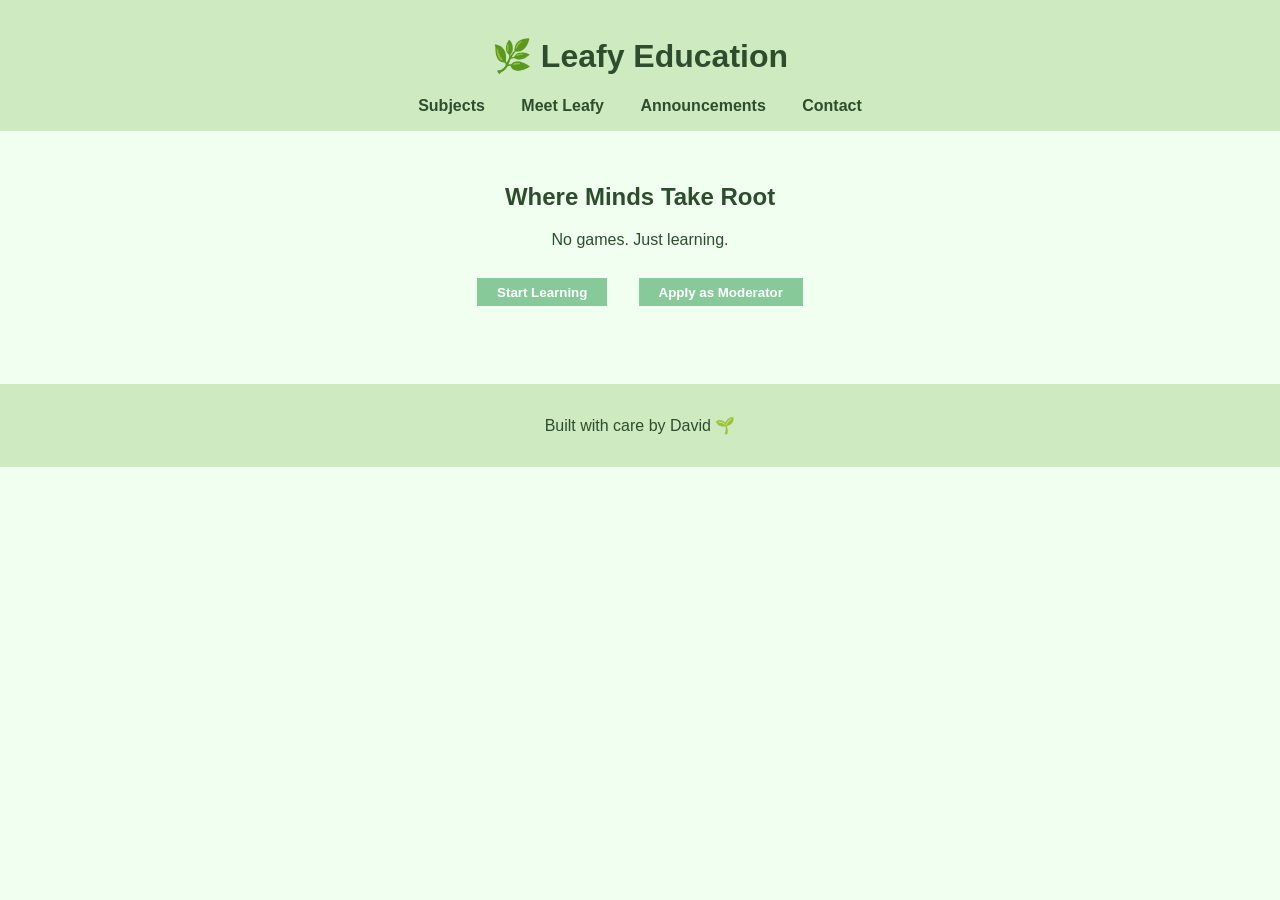
==== index.html @ 84a38e70 "Add files via upload A learning website made by leafydevx! 🌱" ====
<!DOCTYPE html>
<html lang="en">
<head>
  <meta charset="UTF-8" />
  <meta name="viewport" content="width=device-width, initial-scale=1.0" />
  <title>Leafy Education</title>
  <link rel="stylesheet" href="style.css" />
</head>
<body>
  <header>
    <h1>🌿 Leafy Education</h1>
    <nav>
      <a href="#">Subjects</a>
      <a href="#">Meet Leafy</a>
      <a href="#">Announcements</a>
      <a href="#">Contact</a>
    </nav>
  </header>

  <section class="hero">
    <h2>Where Minds Take Root</h2>
    <p>No games. Just learning.</p>
    <button>Start Learning</button>
    <button>Apply as Moderator</button>
  </section>

  <footer>
    <p>Built with care by David 🌱</p>
  </footer>
</body>
</html>
---- style.css ----
body {
  font-family: sans-serif;
  margin: 0;
  background-color: #f0fff0;
  color: #2e4d2c;
}

header {
  background-color: #cdeac0;
  padding: 1em;
  text-align: center;
}

nav a {
  margin: 0 1em;
  text-decoration: none;
  color: #2e4d2c;
  font-weight: bold;
}

.hero {
  text-align: center;
  padding: 2em;
}

button {
  margin: 1em;
  padding: 0.5em 1.5em;
  background-color: #88c999;
  border: none;
  color: white;
  font-weight: bold;
  cursor: pointer;
}

footer {
  text-align: center;
  padding: 1em;
  background-color: #cdeac0;
  margin-top: 2em;
}
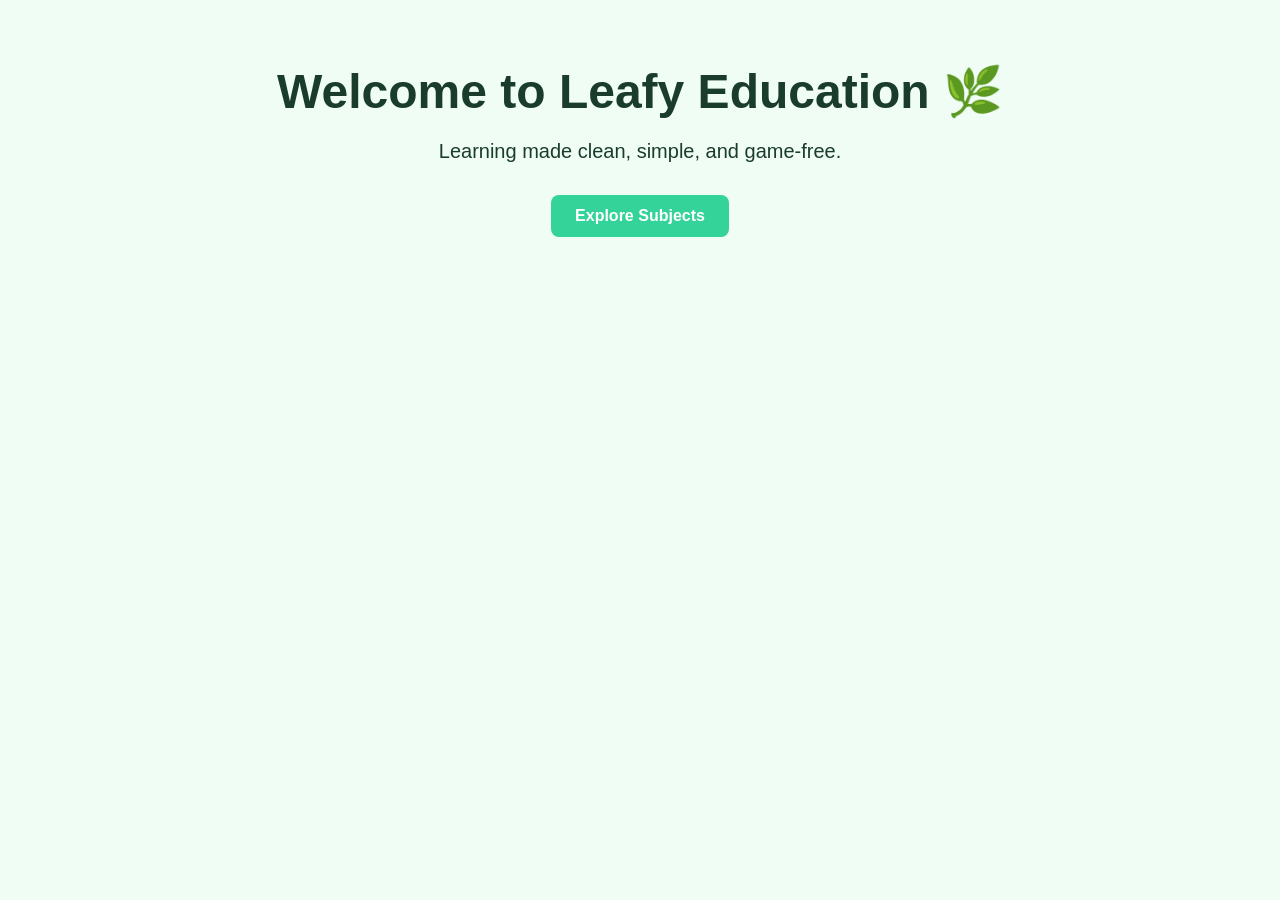
==== commit 34f40857: "Update index.html" ====
--- a/index.html
+++ b/index.html
@@ -3,29 +3,43 @@
 <head>
   <meta charset="UTF-8" />
   <meta name="viewport" content="width=device-width, initial-scale=1.0" />
-  <title>Leafy Education</title>
+  <title>Leafy Education 🌿</title>
   <link rel="stylesheet" href="style.css" />
+  <style>
+    body {
+      font-family: 'Segoe UI', sans-serif;
+      background-color: #f0fdf4;
+      color: #1a3c2c;
+      margin: 0;
+      padding: 2rem;
+      text-align: center;
+    }
+    h1 {
+      font-size: 3rem;
+      margin-bottom: 0.5rem;
+    }
+    p {
+      font-size: 1.25rem;
+      margin-bottom: 2rem;
+    }
+    a.button {
+      display: inline-block;
+      padding: 0.75rem 1.5rem;
+      background-color: #34d399;
+      color: white;
+      text-decoration: none;
+      border-radius: 8px;
+      font-weight: bold;
+      transition: background-color 0.3s ease;
+    }
+    a.button:hover {
+      background-color: #059669;
+    }
+  </style>
 </head>
 <body>
-  <header>
-    <h1>🌿 Leafy Education</h1>
-    <nav>
-      <a href="#">Subjects</a>
-      <a href="#">Meet Leafy</a>
-      <a href="#">Announcements</a>
-      <a href="#">Contact</a>
-    </nav>
-  </header>
-
-  <section class="hero">
-    <h2>Where Minds Take Root</h2>
-    <p>No games. Just learning.</p>
-    <button>Start Learning</button>
-    <button>Apply as Moderator</button>
-  </section>
-
-  <footer>
-    <p>Built with care by David 🌱</p>
-  </footer>
+  <h1>Welcome to Leafy Education 🌿</h1>
+  <p>Learning made clean, simple, and game-free.</p>
+  <a href="subjects.html" class="button">Explore Subjects</a>
 </body>
-</html>+</html>
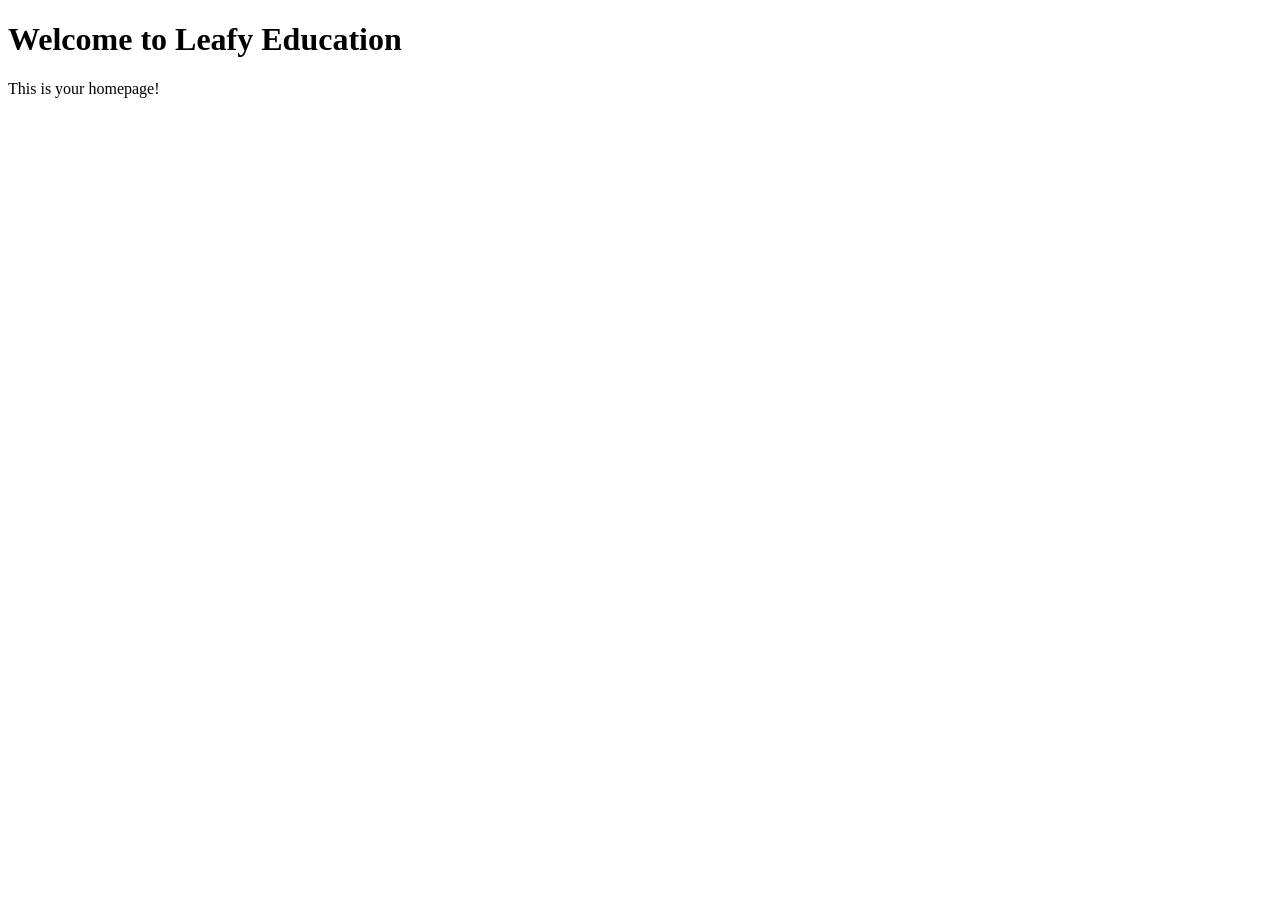
==== commit a66846f0: "Update index.html" ====
--- a/index.html
+++ b/index.html
@@ -2,44 +2,10 @@
 <html lang="en">
 <head>
   <meta charset="UTF-8" />
-  <meta name="viewport" content="width=device-width, initial-scale=1.0" />
   <title>Leafy Education 🌿</title>
-  <link rel="stylesheet" href="style.css" />
-  <style>
-    body {
-      font-family: 'Segoe UI', sans-serif;
-      background-color: #f0fdf4;
-      color: #1a3c2c;
-      margin: 0;
-      padding: 2rem;
-      text-align: center;
-    }
-    h1 {
-      font-size: 3rem;
-      margin-bottom: 0.5rem;
-    }
-    p {
-      font-size: 1.25rem;
-      margin-bottom: 2rem;
-    }
-    a.button {
-      display: inline-block;
-      padding: 0.75rem 1.5rem;
-      background-color: #34d399;
-      color: white;
-      text-decoration: none;
-      border-radius: 8px;
-      font-weight: bold;
-      transition: background-color 0.3s ease;
-    }
-    a.button:hover {
-      background-color: #059669;
-    }
-  </style>
 </head>
 <body>
-  <h1>Welcome to Leafy Education 🌿</h1>
-  <p>Learning made clean, simple, and game-free.</p>
-  <a href="subjects.html" class="button">Explore Subjects</a>
+  <h1>Welcome to Leafy Education</h1>
+  <p>This is your homepage!</p>
 </body>
 </html>
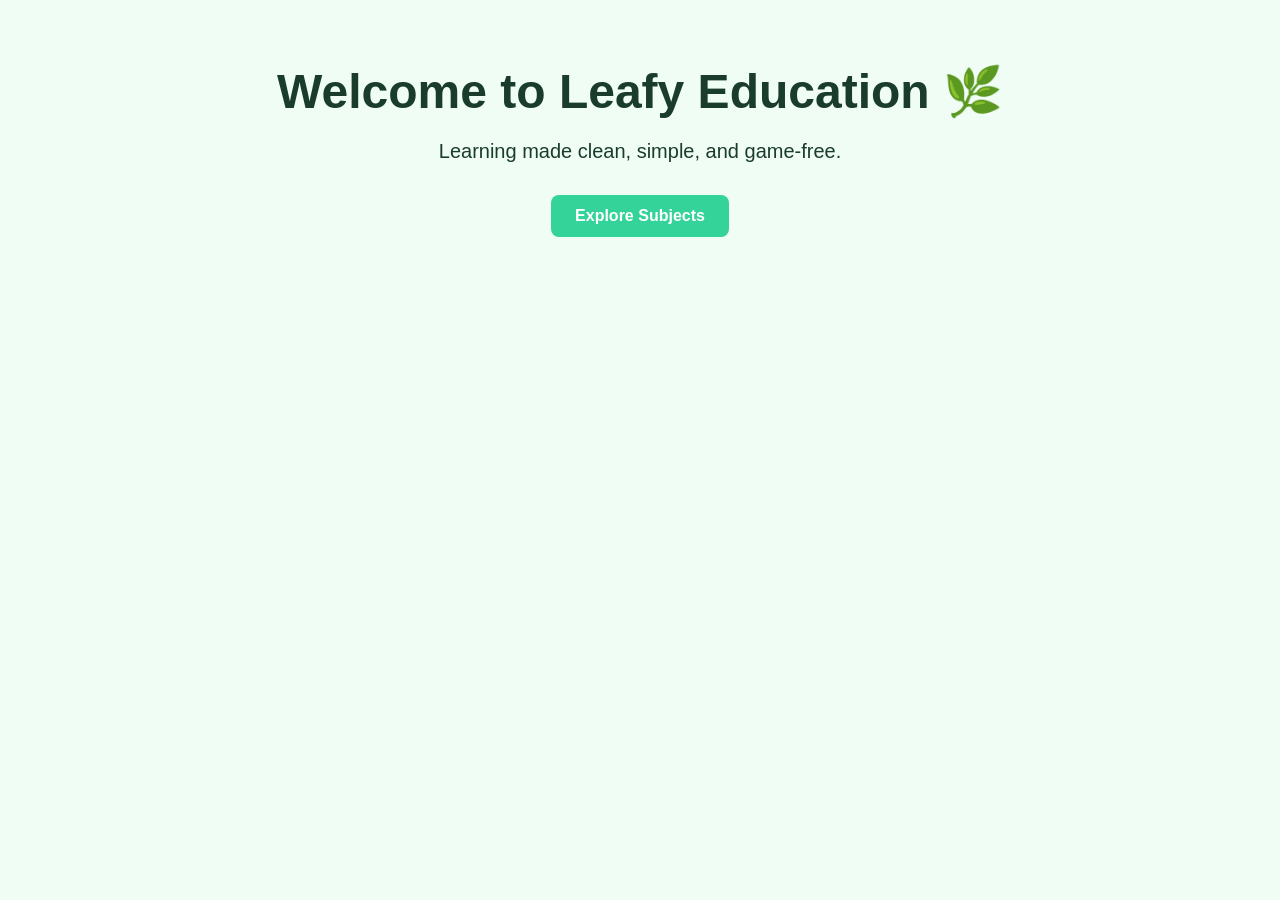
==== commit 6b7282c3: "Update index.html" ====
--- a/index.html
+++ b/index.html
@@ -2,10 +2,44 @@
 <html lang="en">
 <head>
   <meta charset="UTF-8" />
+  <meta name="viewport" content="width=device-width, initial-scale=1.0" />
   <title>Leafy Education 🌿</title>
+  <link rel="stylesheet" href="style.css" />
+  <style>
+    body {
+      font-family: 'Segoe UI', sans-serif;
+      background-color: #f0fdf4;
+      color: #1a3c2c;
+      margin: 0;
+      padding: 2rem;
+      text-align: center;
+    }
+    h1 {
+      font-size: 3rem;
+      margin-bottom: 0.5rem;
+    }
+    p {
+      font-size: 1.25rem;
+      margin-bottom: 2rem;
+    }
+    a.button {
+      display: inline-block;
+      padding: 0.75rem 1.5rem;
+      background-color: #34d399;
+      color: white;
+      text-decoration: none;
+      border-radius: 8px;
+      font-weight: bold;
+      transition: background-color 0.3s ease;
+    }
+    a.button:hover {
+      background-color: #059669;
+    }
+  </style>
 </head>
 <body>
-  <h1>Welcome to Leafy Education</h1>
-  <p>This is your homepage!</p>
+  <h1>Welcome to Leafy Education 🌿</h1>
+  <p>Learning made clean, simple, and game-free.</p>
+  <a href="subjects.html" class="button">Explore Subjects</a>
 </body>
 </html>
--- a/style.css
+++ b/style.css
@@ -0,0 +1,41 @@
+body {
+  font-family: sans-serif;
+  margin: 0;
+  background-color: #f0fff0;
+  color: #2e4d2c;
+}
+
+header {
+  background-color: #cdeac0;
+  padding: 1em;
+  text-align: center;
+}
+
+nav a {
+  margin: 0 1em;
+  text-decoration: none;
+  color: #2e4d2c;
+  font-weight: bold;
+}
+
+.hero {
+  text-align: center;
+  padding: 2em;
+}
+
+button {
+  margin: 1em;
+  padding: 0.5em 1.5em;
+  background-color: #88c999;
+  border: none;
+  color: white;
+  font-weight: bold;
+  cursor: pointer;
+}
+
+footer {
+  text-align: center;
+  padding: 1em;
+  background-color: #cdeac0;
+  margin-top: 2em;
+}
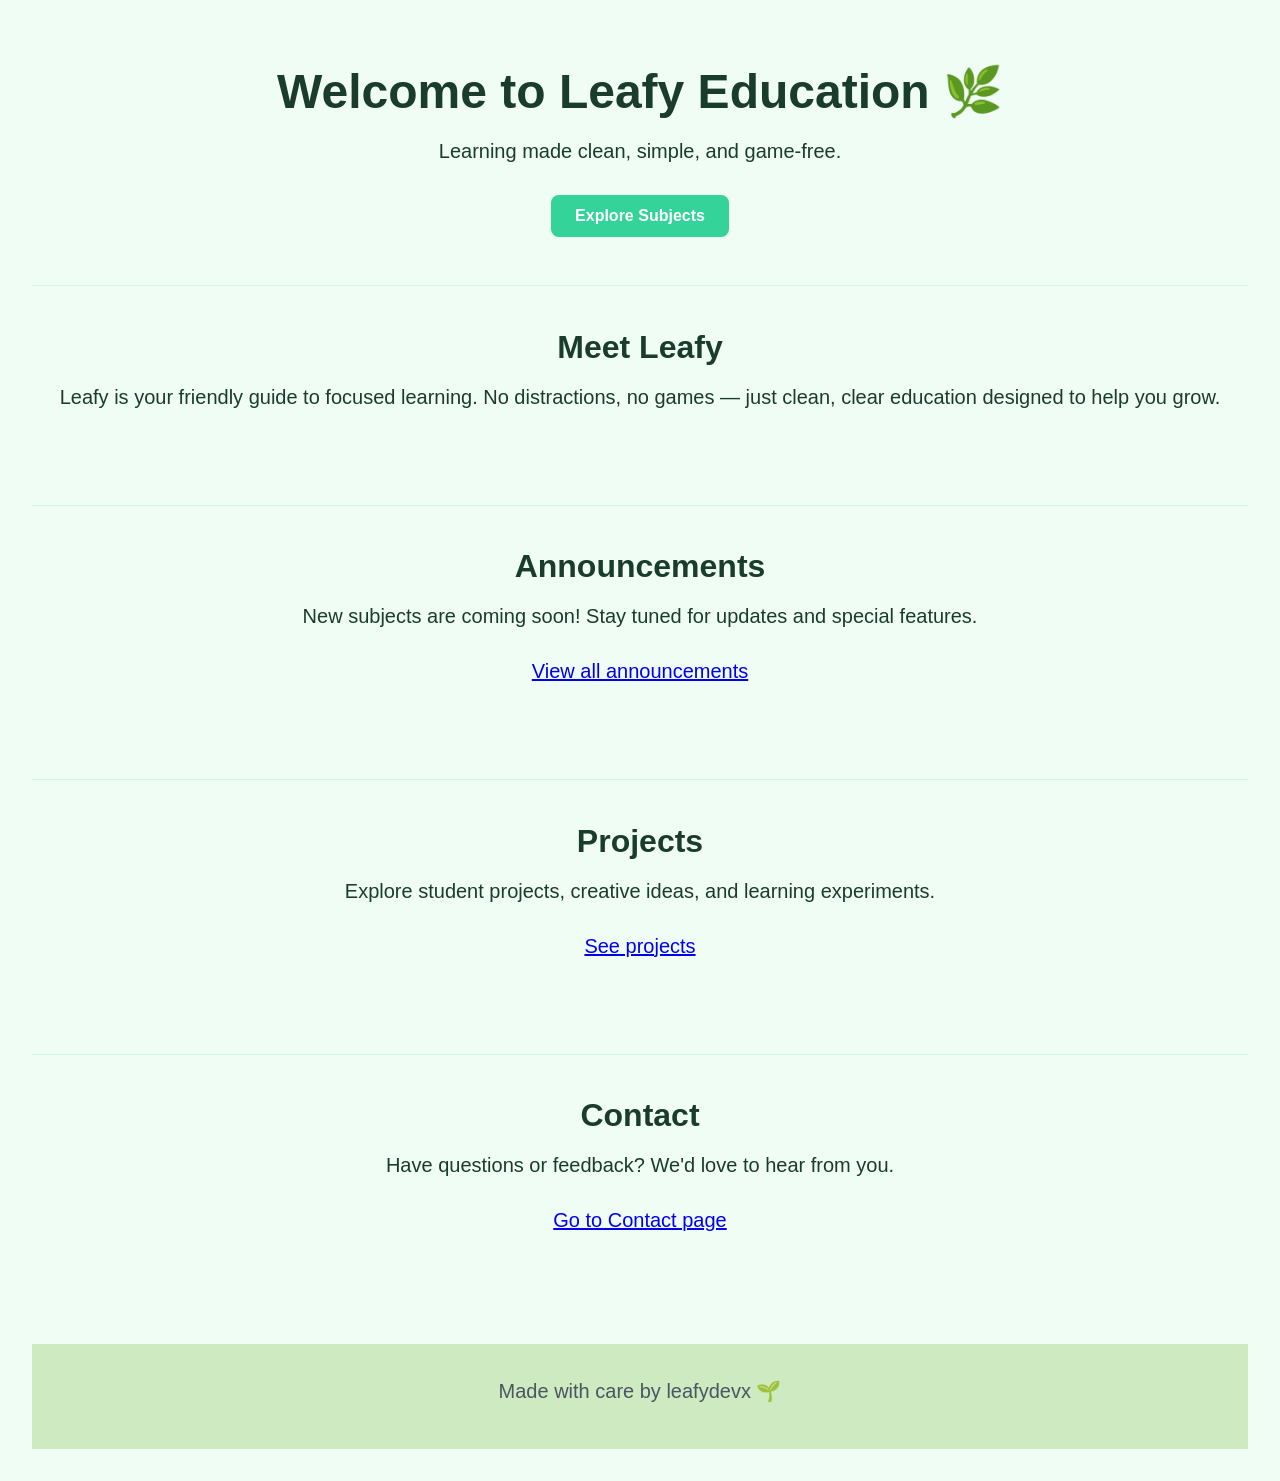
==== commit 7b14fe50: "Update index.html" ====
--- a/index.html
+++ b/index.html
@@ -22,6 +22,15 @@
       font-size: 1.25rem;
       margin-bottom: 2rem;
     }
+    section {
+      margin-top: 3rem;
+      padding: 1rem 0;
+      border-top: 1px solid #d1fae5;
+    }
+    h2 {
+      font-size: 2rem;
+      margin-bottom: 1rem;
+    }
     a.button {
       display: inline-block;
       padding: 0.75rem 1.5rem;
@@ -35,11 +44,43 @@
     a.button:hover {
       background-color: #059669;
     }
+    footer {
+      margin-top: 4rem;
+      font-size: 0.9rem;
+      color: #4b5563;
+    }
   </style>
 </head>
 <body>
   <h1>Welcome to Leafy Education 🌿</h1>
   <p>Learning made clean, simple, and game-free.</p>
   <a href="subjects.html" class="button">Explore Subjects</a>
+
+  <section>
+    <h2>Meet Leafy</h2>
+    <p>Leafy is your friendly guide to focused learning. No distractions, no games — just clean, clear education designed to help you grow.</p>
+  </section>
+
+  <section>
+    <h2>Announcements</h2>
+    <p>New subjects are coming soon! Stay tuned for updates and special features.</p>
+    <p><a href="announcement.html">View all announcements</a></p>
+  </section>
+
+  <section>
+    <h2>Projects</h2>
+    <p>Explore student projects, creative ideas, and learning experiments.</p>
+    <p><a href="projects.html">See projects</a></p>
+  </section>
+
+  <section>
+    <h2>Contact</h2>
+    <p>Have questions or feedback? We'd love to hear from you.</p>
+    <p><a href="contact.html">Go to Contact page</a></p>
+  </section>
+
+  <footer>
+    <p>Made with care by leafydevx 🌱</p>
+  </footer>
 </body>
 </html>
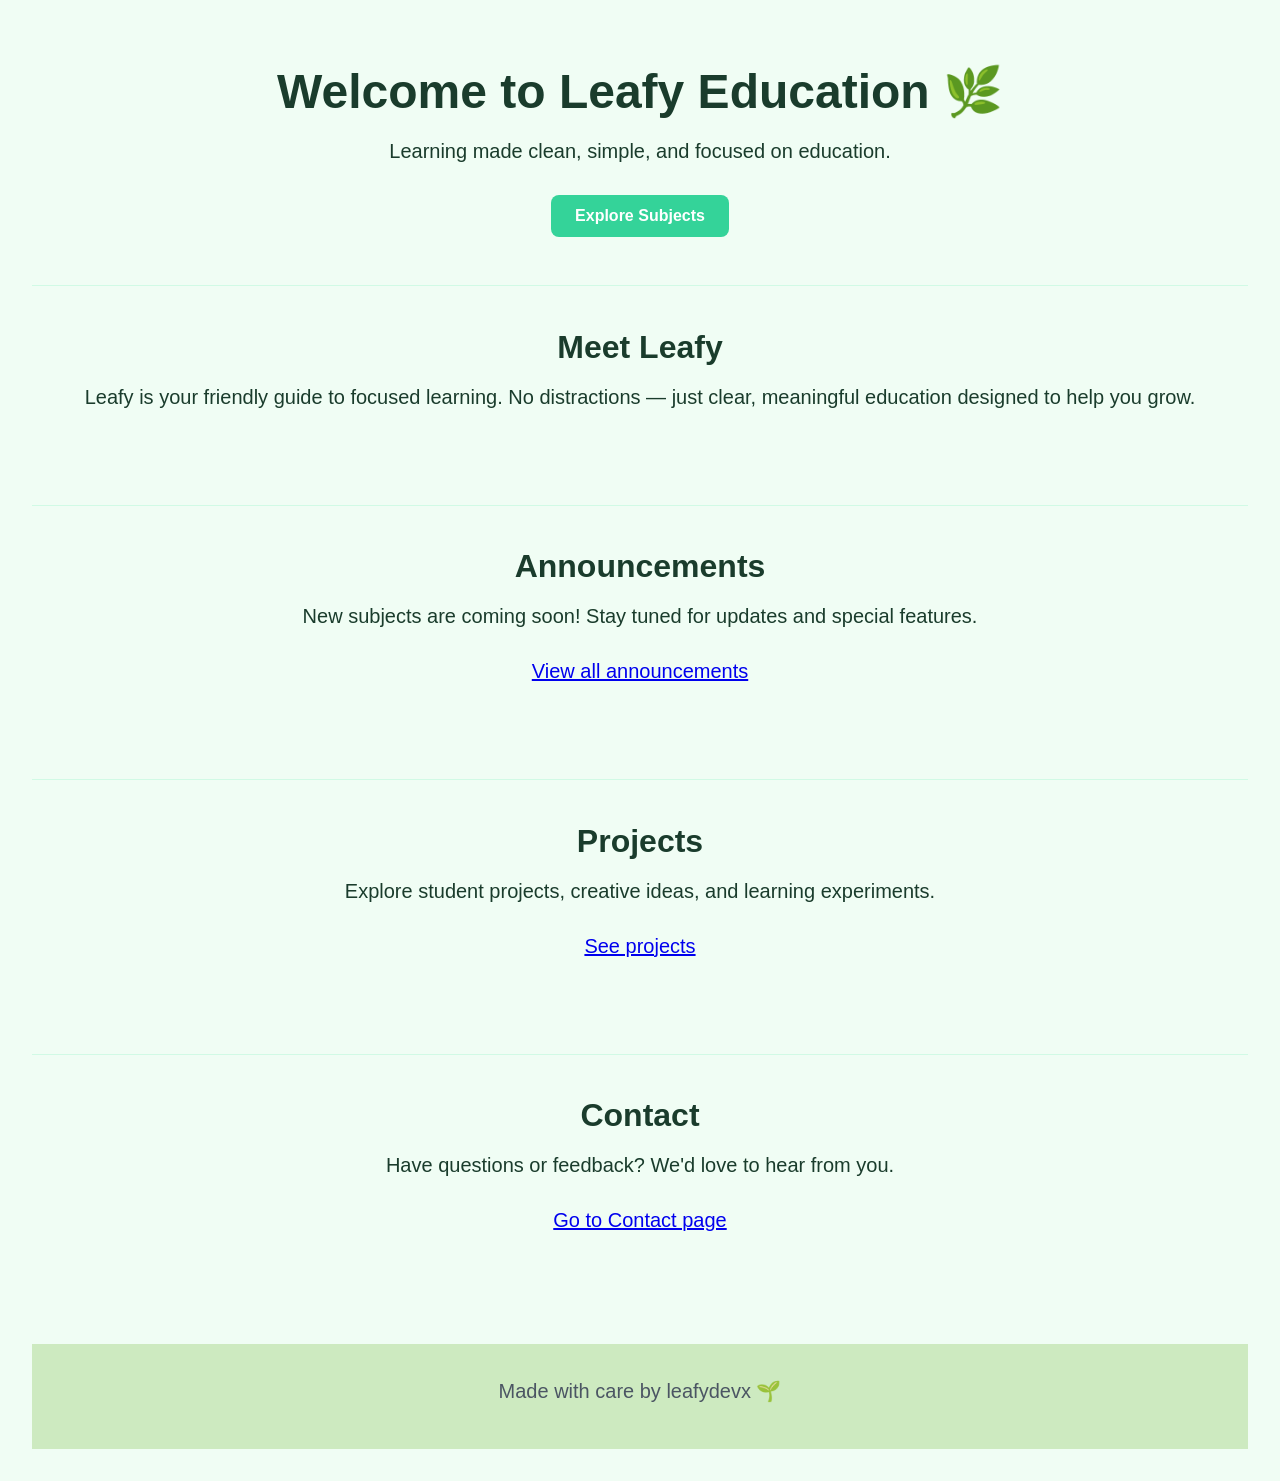
==== commit 2fcca60d: "Update index.html" ====
--- a/index.html
+++ b/index.html
@@ -53,12 +53,12 @@
 </head>
 <body>
   <h1>Welcome to Leafy Education 🌿</h1>
-  <p>Learning made clean, simple, and game-free.</p>
+  <p>Learning made clean, simple, and focused on education.</p>
   <a href="subjects.html" class="button">Explore Subjects</a>
 
   <section>
     <h2>Meet Leafy</h2>
-    <p>Leafy is your friendly guide to focused learning. No distractions, no games — just clean, clear education designed to help you grow.</p>
+    <p>Leafy is your friendly guide to focused learning. No distractions — just clear, meaningful education designed to help you grow.</p>
   </section>
 
   <section>
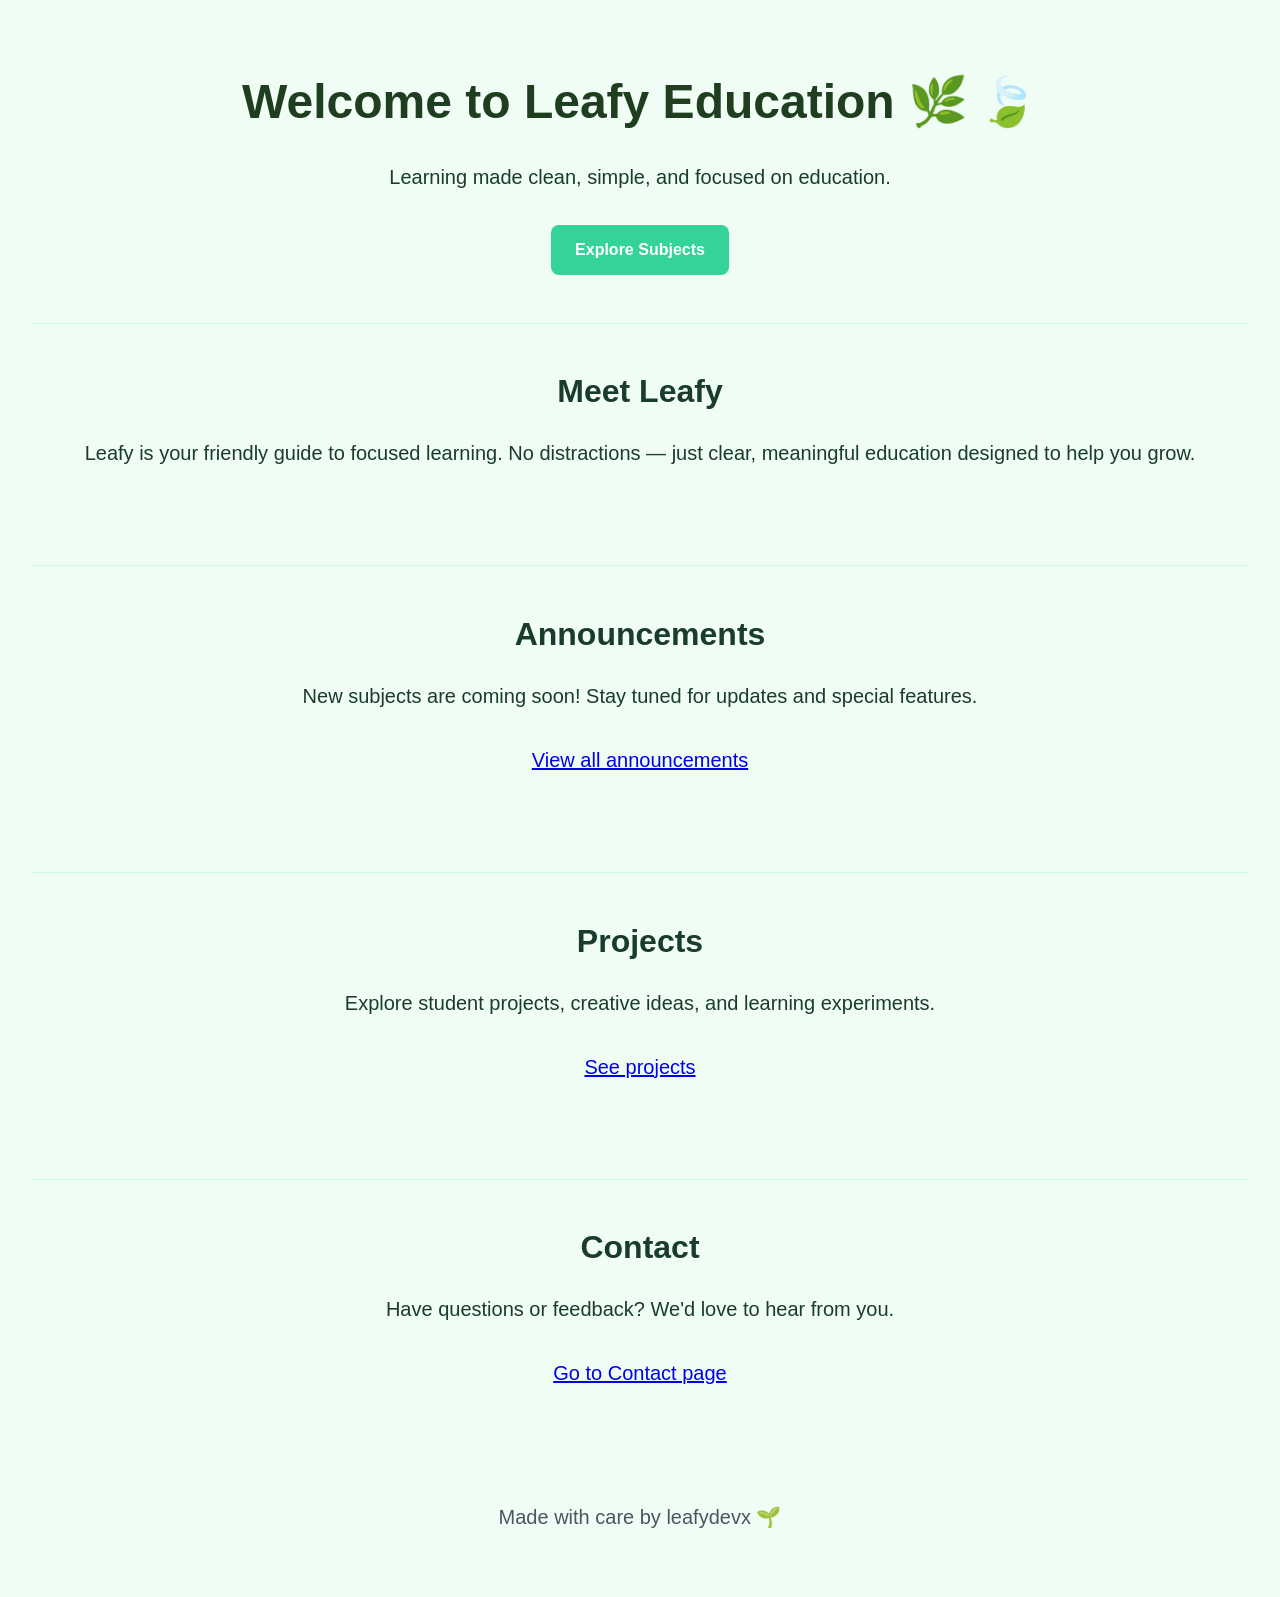
==== commit b3363c00: "Update index.html" ====
--- a/index.html
+++ b/index.html
@@ -4,7 +4,7 @@
   <meta charset="UTF-8" />
   <meta name="viewport" content="width=device-width, initial-scale=1.0" />
   <title>Leafy Education 🌿</title>
-  <link rel="stylesheet" href="style.css" />
+  <link rel="stylesheet" href="style.css">
   <style>
     body {
       font-family: 'Segoe UI', sans-serif;
@@ -84,3 +84,4 @@
   </footer>
 </body>
 </html>
+
--- a/style.css
+++ b/style.css
@@ -1,41 +1,88 @@
+/* Background with soft leaf pattern */
 body {
-  font-family: sans-serif;
-  margin: 0;
-  background-color: #f0fff0;
-  color: #2e4d2c;
+  background: linear-gradient(135deg, #f0fdf4, #e6f7ec);
+  font-family: 'Segoe UI', sans-serif;
+  color: #2f4f4f;
+  text-align: center;
+  padding: 50px;
+  line-height: 1.6;
+  background-image: url('https://www.transparenttextures.com/patterns/leaf.png');
+  background-repeat: repeat;
+  background-size: 200px;
 }
 
-header {
-  background-color: #cdeac0;
-  padding: 1em;
-  text-align: center;
+/* Container with plant-like border */
+.container {
+  max-width: 700px;
+  margin: auto;
+  background: #ffffff;
+  padding: 30px;
+  border-radius: 12px;
+  box-shadow: 0 8px 24px rgba(0,0,0,0.08);
+  border: 4px solid #a3d9a5;
+  position: relative;
 }
 
-nav a {
-  margin: 0 1em;
-  text-decoration: none;
-  color: #2e4d2c;
-  font-weight: bold;
+/* Decorative vines on container corners */
+.container::before,
+.container::after {
+  content: "🌿";
+  position: absolute;
+  font-size: 2em;
+  color: #4caf50;
+}
+.container::before {
+  top: -20px;
+  left: -20px;
+}
+.container::after {
+  bottom: -20px;
+  right: -20px;
 }
 
-.hero {
-  text-align: center;
-  padding: 2em;
+/* Headings with leafy accent */
+h1 {
+  font-size: 3em;
+  margin-bottom: 0.3em;
+  color: #1f3d1f;
+  position: relative;
+}
+h1::after {
+  content: "🍃";
+  margin-left: 10px;
+  color: #4caf50;
 }
 
-button {
-  margin: 1em;
-  padding: 0.5em 1.5em;
-  background-color: #88c999;
-  border: none;
-  color: white;
-  font-weight: bold;
-  cursor: pointer;
+/* Buttons with plant theme */
+.btn {
+  background-color: #4caf50;
+  color: #fff;
+  padding: 12px 24px;
+  border-radius: 8px;
+  text-decoration: none;
+  display: inline-block;
+  margin: 8px;
+  transition: background-color 0.3s ease, transform 0.2s ease;
+  box-shadow: 0 4px 12px rgba(0,0,0,0.1);
+}
+.btn:hover {
+  background-color: #45a049;
+  transform: translateY(-2px) scale(1.05);
 }
 
-footer {
-  text-align: center;
-  padding: 1em;
-  background-color: #cdeac0;
-  margin-top: 2em;
-}+/* Responsive tweaks */
+@media (max-width: 600px) {
+  body {
+    padding: 20px;
+  }
+  h1 {
+    font-size: 2.2em;
+  }
+  p {
+    font-size: 1em;
+  }
+  .btn {
+    padding: 10px 18px;
+    font-size: 0.9em;
+  }
+}
